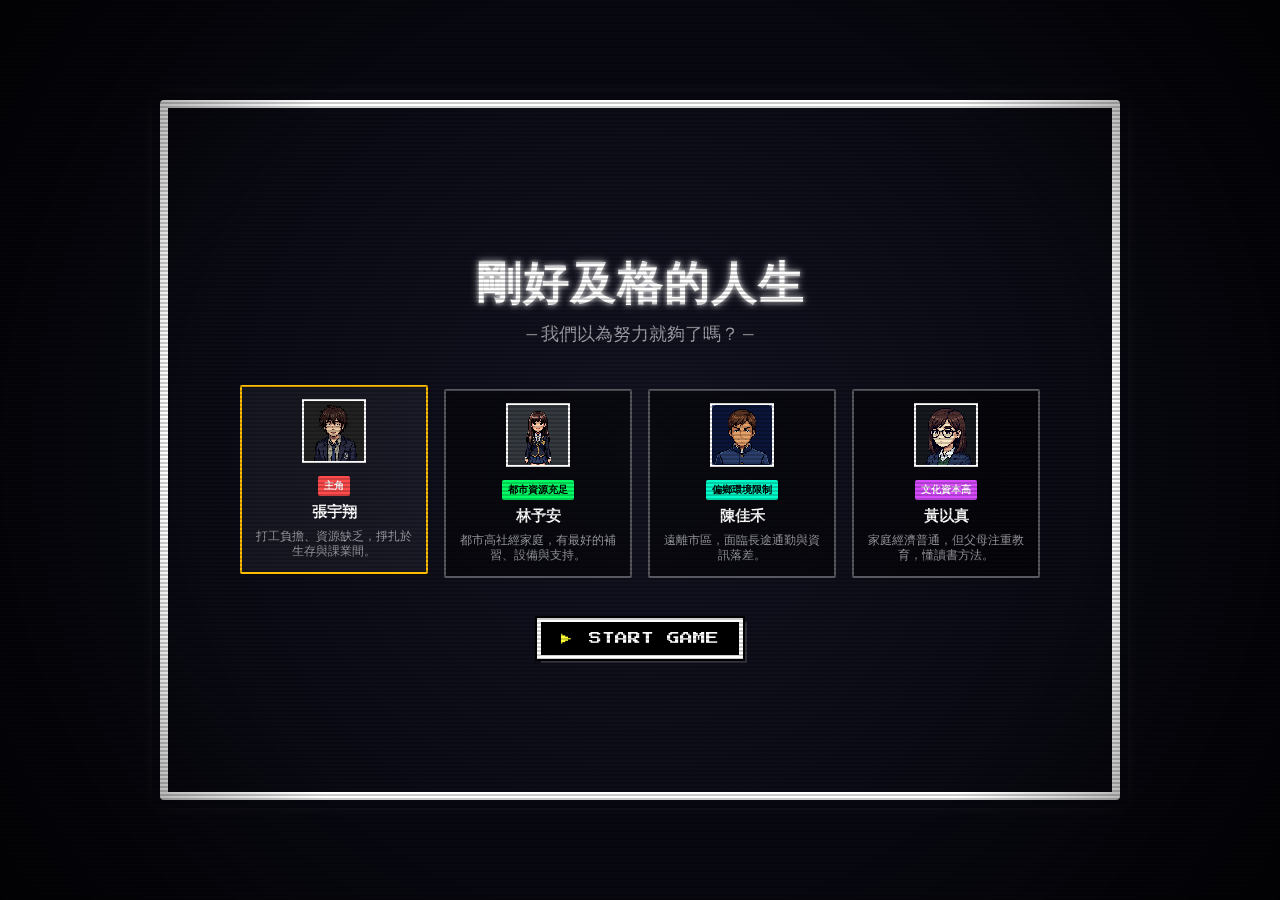
==== index.html @ addb24d5 "fix: update game data compilation, change pronoun to 他, fix ReferenceError, and prepare for GitHub P" ====
<!DOCTYPE html>
<html lang="zh-TW">
<head>
    <meta charset="UTF-8">
    <meta name="viewport" content="width=device-width, initial-scale=1.0">
    <title>剛好及格的人生 - 互動網頁體驗</title>
    <meta name="description" content="《剛好及格的人生》是一個探討台灣教育與階級再製不平等的像素風互動式選擇遊戲。">
    <!-- Google Fonts Pixelify Sans and Press Start 2P -->
    <link rel="preconnect" href="https://fonts.googleapis.com">
    <link rel="preconnect" href="https://fonts.gstatic.com" crossorigin>
    <link href="https://fonts.googleapis.com/css2?family=Pixelify+Sans:wght@400..700&family=Press+Start+2P&display=swap" rel="stylesheet">
    <link rel="stylesheet" href="static/index.css">
</head>
<body>
    <!-- Scanline overlays to enhance the retro CRT monitor aesthetic -->
    <div class="crt-overlay"></div>
    <div class="screen-scanlines"></div>

    <div class="game-container">
        <!-- HEADER STATS BAR (Visible during gameplay) -->
        <header id="game-header" class="retro-header hidden">
            <div class="character-identity">
                <span class="pixel-avatar-mini" style="background-image: url('static/assets/avatar_yu_xiang.png')"></span>
                <div class="name-badge">
                    <div class="char-name">張宇翔</div>
                    <div class="char-class">LV.1 弱勢學生</div>
                </div>
            </div>
            
            <div class="stats-grid">
                <div class="stat-bar-container" id="stat-resource" title="資源：家庭支持、金錢、時間">
                    <span class="stat-label">RES</span>
                    <div class="stat-progress-bg">
                        <div class="stat-progress-fill" style="width: 100%"></div>
                    </div>
                    <span class="stat-val">10/10</span>
                </div>
                <div class="stat-bar-container" id="stat-learning" title="學習力：成績、準備程度、吸收能力">
                    <span class="stat-label">LRN</span>
                    <div class="stat-progress-bg">
                        <div class="stat-progress-fill" style="width: 50%"></div>
                    </div>
                    <span class="stat-val">5/10</span>
                </div>
                <div class="stat-bar-container" id="stat-stress" title="壓力：焦慮度、打工疲累、家庭責任">
                    <span class="stat-label">STR</span>
                    <div class="stat-progress-bg">
                        <div class="stat-progress-fill" style="width: 50%"></div>
                    </div>
                    <span class="stat-val">5/10</span>
                </div>
                <div class="stat-bar-container" id="stat-info" title="資訊感：機會認知、升學管道了解度">
                    <span class="stat-label">INF</span>
                    <div class="stat-progress-bg">
                        <div class="stat-progress-fill" style="width: 30%"></div>
                    </div>
                    <span class="stat-val">3/10</span>
                </div>
            </div>
        </header>

        <!-- START SCREEN -->
        <section id="screen-start" class="screen active">
            <div class="logo-area">
                <h1 class="game-title pixel-text glow">剛好及格的人生</h1>
                <p class="game-subtitle">─ 我們以為努力就夠了嗎？ ─</p>
            </div>
            <div class="character-showcase">
                <div class="showcase-card yu-xiang active">
                    <img src="static/assets/avatar_yu_xiang.png" alt="張宇翔" class="pixel-avatar-large">
                    <div class="showcase-info">
                        <div class="badge red">主角</div>
                        <h3>張宇翔</h3>
                        <p>打工負擔、資源缺乏，掙扎於生存與課業間。</p>
                    </div>
                </div>
                <div class="showcase-card yu-an">
                    <img src="static/assets/avatar_yu_an.png" alt="林予安" class="pixel-avatar-large">
                    <div class="showcase-info">
                        <div class="badge green">都市資源充足</div>
                        <h3>林予安</h3>
                        <p>都市高社經家庭，有最好的補習、設備與支持。</p>
                    </div>
                </div>
                <div class="showcase-card jia_he">
                    <img src="static/assets/avatar_jia_he.png" alt="陳佳禾" class="pixel-avatar-large">
                    <div class="showcase-info">
                        <div class="badge blue">偏鄉環境限制</div>
                        <h3>陳佳禾</h3>
                        <p>遠離市區，面臨長途通勤與資訊落差。</p>
                    </div>
                </div>
                <div class="showcase-card yi_zhen">
                    <img src="static/assets/avatar_yi_zhen.png" alt="黃以真" class="pixel-avatar-large">
                    <div class="showcase-info">
                        <div class="badge purple">文化資本高</div>
                        <h3>黃以真</h3>
                        <p>家庭經濟普通，但父母注重教育，懂讀書方法。</p>
                    </div>
                </div>
            </div>
            <button id="btn-start-game" class="retro-btn pulse">
                <span class="cursor">▶</span> START GAME
            </button>
        </section>

        <!-- INTRO SCREEN -->
        <section id="screen-intro" class="screen">
            <div class="retro-border-box scene-box" style="background-image: linear-gradient(rgba(0,0,0,0.5), rgba(0,0,0,0.5)), url('static/assets/classroom_bg.png')">
                <div class="intro-dialog-bubble">
                    <h2 class="bubble-title">高中生活開始</h2>
                    <p id="intro-narrative-text"></p>
                </div>
            </div>
            <div class="action-area">
                <button id="btn-intro-next" class="retro-btn">
                    繼續 <span class="cursor">▶</span>
                </button>
            </div>
        </section>

        <!-- STAGE PLAY SCREEN -->
        <section id="screen-stage" class="screen">
            <div class="game-play-area">
                <div class="scene-visual-container" style="background-image: url('static/assets/classroom_bg.png')">
                    <div class="sprite-container">
                        <img src="static/assets/avatar_yu_xiang.png" alt="張宇翔" class="sprite-stand">
                    </div>
                    <div class="stage-tag pixel-text" id="stage-number-tag">STAGE 1</div>
                </div>

                <div class="retro-border-box dialogue-box">
                    <h3 class="scene-title" id="stage-scene-title">我是不是不夠努力？</h3>
                    <div class="dialogue-text-container">
                        <p class="dialogue-text" id="stage-scene-text"></p>
                    </div>
                    <div class="dialogue-btn-area" style="text-align: right; margin-top: 8px;">
                        <button id="btn-dialogue-next" class="retro-btn hidden">
                            繼續 <span class="cursor">▶</span>
                        </button>
                    </div>
                </div>

                <div class="choices-container">
                    <h4 class="menu-header">主角抉擇 Menu</h4>
                    <ul class="choices-list" id="stage-choices-list">
                        <!-- Choices will be injected dynamically -->
                    </ul>
                </div>
            </div>
        </section>

        <!-- RESOLVED PLOT & SHADOW COMPARISON SCREEN -->
        <section id="screen-result" class="screen">
            <div class="result-layout">
                <!-- Left Column: Protagonist result -->
                <div class="protagonist-result-column" id="result-proto-col">
                    <div class="retro-border-box selection-result-box">
                        <h3 class="column-title"><span class="yellow-text">張宇翔</span> 的選擇後果</h3>
                        <p id="result-story-text" class="result-body-text"></p>
                        <div class="monologue-bubble">
                            <span class="bubble-tail"></span>
                            <p id="result-monologue-text" class="italic-text"></p>
                        </div>
                    </div>
                </div>

                <!-- Right Column: Shadow Character Comparisons -->
                <div class="shadow-comparison-column hidden" id="result-shadow-col">
                    <h3 class="column-title retro-header-style"><span class="cyan-text">影子角色對照</span> (同選項比較)</h3>
                    <div class="shadow-cards-grid" id="result-shadow-grid">
                        <!-- Shadow cards will be injected dynamically -->
                    </div>
                </div>
            </div>

            <!-- Bottom: Reflections & Continue -->
            <div class="result-footer-box" style="text-align: right; margin-top: 16px;">
                <button id="btn-result-next" class="retro-btn">
                    繼續 <span class="cursor">▶</span>
                </button>
            </div>
        </section>



        <!-- ENDING SCREEN -->
        <section id="screen-ending" class="screen">
            <div class="ending-panel">
                <div class="ending-header-box retro-border-box">
                    <div class="badge-row">
                        <span class="ending-tag red">FINAL ENDING</span>
                    </div>
                    <h2 class="ending-title pixel-text glow" id="ending-name">剛好及格型</h2>
                </div>

                <div class="ending-main-grid">
                    <div class="ending-narrative retro-border-box">
                        <h3>結局劇情</h3>
                        <p id="ending-screen-text"></p>
                        <div class="ending-message-box">
                            <div class="ending-reflection-header">結語</div>
                            <p id="ending-reflection-text" class="ending-reflection"></p>
                        </div>
                    </div>

                    <div class="ending-stats-compare retro-border-box">
                        <h3>終局數值總結</h3>
                        <table class="retro-table">
                            <thead>
                                <tr>
                                    <th>數值</th>
                                    <th>宇翔 (你)</th>
                                    <th>予安 (都市)</th>
                                    <th>佳禾 (偏鄉)</th>
                                    <th>以真 (文化)</th>
                                </tr>
                            </thead>
                            <tbody id="ending-stats-table-body">
                                <!-- Stats comparison injected dynamically -->
                            </tbody>
                        </table>
                        <div class="analysis-box">
                            <div class="ending-analysis-header">結構分析</div>
                            <p id="ending-analysis-text"></p>
                        </div>
                    </div>
                </div>

                <div class="ending-action-area">
                    <button id="btn-go-reflections" class="retro-btn pulse">
                        進入結構反思 <span class="cursor">▶</span>
                    </button>
                </div>
            </div>
        </section>

        <!-- REFLECTION SCREEN -->
        <section id="screen-reflection" class="screen">
            <div class="reflection-layout">
                <div class="reflection-header-area">
                    <h2 class="reflection-title pixel-text glow">課後問題與討論</h2>
                    <div class="progress-step-indicator" id="reflection-progress">問題 1 / 3</div>
                </div>

                <div class="retro-border-box reflection-question-box">
                    <p id="reflection-q-text" class="question-text"></p>
                    <ul class="reflection-choices" id="reflection-choices-list">
                        <!-- Reflection choices injected dynamically -->
                    </ul>
                </div>

                <div class="retro-border-box reflection-feedback-box hidden" id="reflection-feedback-container">
                    <h3>【結構解析】</h3>
                    <p id="reflection-feedback-text"></p>
                    <button id="btn-next-reflection" class="retro-btn">
                        下一個問題 <span class="cursor">▶</span>
                    </button>
                </div>
            </div>
        </section>

        <!-- FINAL METAPHOR & CREDITS SCREEN -->
        <section id="screen-final" class="screen">
            <div class="final-metaphor-box retro-border-box" style="background-image: linear-gradient(rgba(0,0,0,0.7), rgba(0,0,0,0.7)), url('static/assets/classroom_bg.png')">
                <div class="final-visual-scene">
                    <div class="runners-container">
                        <div class="runner-track track-1">
                            <div class="runner-label">林予安 (都市)</div>
                            <div class="runner-bar progress-full"></div>
                        </div>
                        <div class="runner-track track-2">
                            <div class="runner-label">陳佳禾 (偏鄉)</div>
                            <div class="runner-bar progress-medium-low"></div>
                        </div>
                        <div class="runner-track track-3">
                            <div class="runner-label">黃以真 (文化)</div>
                            <div class="runner-bar progress-medium-high"></div>
                        </div>
                        <div class="runner-track track-4 protagonist-track">
                            <div class="runner-label">張宇翔 (你 - 弱勢)</div>
                            <div class="runner-bar progress-low"></div>
                            <div class="runner-pack">背包 (重量: 99kg)</div>
                        </div>
                    </div>
                </div>
                
                <blockquote class="final-philosophical-quote">
                    「所以問題不是努力有沒有用。問題是：當每個人都被要求努力時，我們有沒有看見，有些人的努力，從一開始就比較貴？」
                </blockquote>

                <div class="final-credits">
                    <h1 class="credits-logo">剛好及格的人生</h1>
                    <p class="credits-text">教育再製與資源落差互動體驗 ‧ 期末專案</p>
                    <p class="credits-sub">本專案旨在以具體數值模型與互動故事呈現結構性教育資源不平等，感謝您的參與。</p>
                </div>
            </div>
            
            <div class="action-area">
                <button id="btn-restart-game" class="retro-btn pulse">
                    <span class="cursor">▶</span> REPLAY GAME
                </button>
            </div>
        </section>
    </div>
    
    <script src="static/index.js"></script>
</body>
</html>
---- static/index.css ----
/* ==========================================================================
   《剛好及格的人生》- Retro Pixel Art Style CSS
   ========================================================================== */

/* RETRO COLOR PALETTE & CONSTANTS */
:root {
    --bg-black: #080810;
    --dialogue-black: #000000;
    --border-white: #ffffff;
    --border-grey: #585860;
    
    --stat-res: #ffbc00; /* Resource gold */
    --stat-lrn: #00ff66; /* Learning green */
    --stat-str: #ff4b4b; /* Stress red */
    --stat-inf: #00ffcc; /* Info cyan */
    --stat-sat: #d84bff; /* Satisfaction purple */
    --stat-sta: #ff6c00; /* Stability orange */
    
    --text-main: #ffffff;
    --text-dim: #a0a0a8;
    --text-yellow: #ffff33;
    --text-cyan: #33ffff;
    --text-green: #33ff33;
    --text-red: #ff3333;
}

/* BASE STYLES & RESET */
* {
    margin: 0;
    padding: 0;
    box-sizing: border-box;
    image-rendering: pixelated; /* Crucial for retro pixel art images */
    image-rendering: crisp-edges;
}

body {
    background-color: var(--bg-black);
    color: var(--text-main);
    font-family: 'Pixelify Sans', 'Courier New', Courier, Monaco, "Microsoft JhengHei", "PMingLiU", sans-serif;
    line-height: 1.6;
    overflow-x: hidden;
    height: 100vh;
    display: flex;
    justify-content: center;
    align-items: center;
}

/* CRT SCANLINE & VIGNETTE EFFECTS */
.crt-overlay {
    position: fixed;
    top: 0;
    left: 0;
    width: 100%;
    height: 100%;
    background: radial-gradient(circle, rgba(16, 16, 24, 0) 60%, rgba(0, 0, 0, 0.7) 100%);
    pointer-events: none;
    z-index: 9999;
}

.screen-scanlines {
    position: fixed;
    top: 0;
    left: 0;
    width: 100%;
    height: 100%;
    background: linear-gradient(
        rgba(18, 16, 16, 0) 50%, 
        rgba(0, 0, 0, 0.25) 50%
    );
    background-size: 100% 4px;
    pointer-events: none;
    z-index: 9998;
    opacity: 0.8;
}

/* GAME WINDOW CONTAINER */
.game-container {
    width: 100%;
    max-width: 960px;
    height: 100vh;
    max-height: 700px;
    background-color: var(--bg-black);
    border: 8px solid var(--border-white);
    box-shadow: 
        0 0 0 8px var(--bg-black),
        0 0 20px rgba(255, 255, 255, 0.15);
    display: flex;
    flex-direction: column;
    position: relative;
    overflow: hidden;
    border-radius: 4px;
}

/* SCREENS ROUTING */
.screen {
    display: none;
    flex-direction: column;
    flex: 1;
    padding: 24px;
    overflow-y: auto;
    width: 100%;
    height: 100%;
}

.screen.active {
    display: flex;
}

.hidden {
    display: none !important;
}

/* RETRO UI BOXES (Double Borders NES Style) */
.retro-border-box {
    border: 4px solid var(--border-white);
    background-color: var(--dialogue-black);
    padding: 16px;
    position: relative;
    box-shadow: 
        0 0 0 4px var(--dialogue-black),
        inset 0 0 0 4px var(--dialogue-black);
    border-radius: 2px;
}

/* TEXT FORMATTING */
.pixel-text {
    font-family: 'Press Start 2P', monospace;
    text-transform: uppercase;
}

.glow {
    text-shadow: 
        0 0 5px rgba(255, 255, 255, 0.8),
        0 0 10px rgba(255, 255, 255, 0.5);
}

.yellow-text { color: var(--text-yellow) !important; }

.showcase-card.yu-an .pixel-avatar-large {
    object-position: center top;
    object-fit: cover;
}
.cyan-text { color: var(--text-cyan); }
.green-text { color: var(--text-green); }
.red-text { color: var(--text-red); }
.italic-text { font-style: italic; color: var(--text-dim); }

/* HEADER STATS PANEL */
.retro-header {
    background-color: var(--dialogue-black);
    border-bottom: 4px solid var(--border-white);
    padding: 12px 24px;
    display: flex;
    justify-content: space-between;
    align-items: center;
    z-index: 10;
}

.character-identity {
    display: flex;
    align-items: center;
    gap: 12px;
}

.pixel-avatar-mini {
    width: 36px;
    height: 36px;
    border: 2px solid var(--border-white);
    background-size: cover;
    background-position: center 20%;
    background-repeat: no-repeat;
    background-color: #303030;
}

.name-badge .char-name {
    font-size: 1.1rem;
    font-weight: bold;
}

.name-badge .char-class {
    font-size: 0.75rem;
    color: var(--text-dim);
}

.stats-grid {
    display: grid;
    grid-template-columns: repeat(2, 180px);
    gap: 8px 16px;
}

.stat-bar-container {
    display: flex;
    align-items: center;
    gap: 8px;
    font-size: 0.8rem;
}

.stat-label {
    width: 32px;
    font-weight: bold;
    font-family: 'Press Start 2P', monospace;
    font-size: 0.65rem;
}

.stat-progress-bg {
    flex: 1;
    height: 12px;
    background-color: #202028;
    border: 2px solid var(--border-white);
    padding: 1px;
}

.stat-progress-fill {
    height: 100%;
    transition: width 0.5s ease-in-out;
}

#stat-resource .stat-progress-fill { background-color: var(--stat-res); }
#stat-learning .stat-progress-fill { background-color: var(--stat-lrn); }
#stat-stress .stat-progress-fill { background-color: var(--stat-str); }
#stat-info .stat-progress-fill { background-color: var(--stat-inf); }

#stat-resource .stat-label { color: var(--stat-res); }
#stat-learning .stat-label { color: var(--stat-lrn); }
#stat-stress .stat-label { color: var(--stat-str); }
#stat-info .stat-label { color: var(--stat-inf); }

.stat-val {
    font-size: 0.75rem;
    font-family: 'Press Start 2P', monospace;
    min-width: 48px;
    text-align: right;
    font-size: 0.55rem;
}

/* RETRO BUTTONS */
.retro-btn {
    background-color: var(--dialogue-black);
    color: var(--text-main);
    border: 4px solid var(--border-white);
    padding: 10px 20px;
    font-family: 'Press Start 2P', monospace;
    font-size: 0.8rem;
    cursor: pointer;
    outline: none;
    position: relative;
    box-shadow: 
        0 0 0 2px var(--dialogue-black),
        4px 4px 0 rgba(255,255,255,0.15);
    display: inline-block;
    transition: transform 0.05s;
}

.retro-btn:active {
    transform: translate(2px, 2px);
    box-shadow: 
        0 0 0 2px var(--dialogue-black),
        2px 2px 0 rgba(255,255,255,0.15);
}

.retro-btn:hover {
    background-color: var(--border-white);
    color: var(--dialogue-black);
}

.retro-btn:hover .cursor {
    color: var(--dialogue-black);
}

.retro-btn .cursor {
    color: var(--text-yellow);
    font-size: 0.7rem;
    display: inline-block;
    margin-right: 4px;
}

.pulse {
    animation: buttonPulse 1.5s infinite;
}

@keyframes buttonPulse {
    0% { box-shadow: 0 0 0 2px var(--dialogue-black), 4px 4px 0 rgba(255,255,255,0.15); }
    50% { box-shadow: 0 0 0 2px var(--dialogue-black), 0 0 10px var(--text-yellow); }
    100% { box-shadow: 0 0 0 2px var(--dialogue-black), 4px 4px 0 rgba(255,255,255,0.15); }
}

/* START SCREEN SPECIFIC */
#screen-start {
    justify-content: center;
    align-items: center;
    gap: 30px;
    background: radial-gradient(circle, rgba(20,20,35,1) 0%, rgba(8,8,16,1) 100%);
}

.logo-area {
    text-align: center;
}

.game-title {
    font-size: 2.8rem;
    margin-bottom: 8px;
    letter-spacing: 2px;
}

.game-subtitle {
    font-size: 1.1rem;
    color: var(--text-dim);
}

.character-showcase {
    display: flex;
    gap: 16px;
    width: 100%;
    max-width: 800px;
    margin: 10px 0;
}

.showcase-card {
    flex: 1;
    background-color: rgba(0,0,0,0.5);
    border: 2px solid var(--border-grey);
    padding: 12px;
    display: flex;
    flex-direction: column;
    align-items: center;
    text-align: center;
    cursor: pointer;
    transition: all 0.2s;
    border-radius: 2px;
}

.showcase-card:hover, .showcase-card.active {
    border-color: var(--border-white);
    transform: translateY(-4px);
    background-color: rgba(255,255,255,0.05);
}

.showcase-card.yu-xiang.active { border-color: var(--stat-res); }
.showcase-card.yu-an.active { border-color: var(--stat-lrn); }
.showcase-card.jia_he.active { border-color: var(--stat-inf); }
.showcase-card.yi_zhen.active { border-color: var(--stat-sat); }

.pixel-avatar-large {
    width: 64px;
    height: 64px;
    border: 2px solid var(--border-white);
    margin-bottom: 8px;
    background-color: #202020;
    object-fit: cover;
    object-position: center 20%;
}

.showcase-info h3 {
    font-size: 0.95rem;
    margin-top: 4px;
}

.showcase-info p {
    font-size: 0.75rem;
    color: var(--text-dim);
    margin-top: 4px;
    line-height: 1.3;
}

.badge {
    font-size: 0.65rem;
    padding: 2px 6px;
    border-radius: 2px;
    display: inline-block;
    font-weight: bold;
}

.badge.red { background-color: var(--stat-str); color: #fff; }
.badge.green { background-color: var(--stat-lrn); color: #000; }
.badge.blue { background-color: var(--stat-inf); color: #000; }
.badge.purple { background-color: var(--stat-sat); color: #fff; }

/* SCENE & INTRO SPECIFIC */
.scene-box {
    flex: 1;
    width: 100%;
    background-size: cover;
    background-position: center;
    display: flex;
    justify-content: center;
    align-items: flex-end;
    border-radius: 2px;
}

.intro-dialog-bubble {
    background-color: var(--dialogue-black);
    border: 4px solid var(--border-white);
    padding: 16px;
    margin: 16px;
    width: calc(100% - 32px);
    box-shadow: 0 0 10px rgba(0,0,0,0.8);
}

.bubble-title {
    font-size: 1rem;
    color: var(--text-yellow);
    margin-bottom: 8px;
    border-bottom: 2px solid var(--border-white);
    padding-bottom: 4px;
}

.action-area {
    display: flex;
    justify-content: flex-end;
    margin-top: 16px;
}

/* GAMEPLAY STAGE SCREEN */
.game-play-area {
    display: flex;
    flex-direction: column;
    height: 100%;
    gap: 16px;
}

.scene-visual-container {
    height: 180px;
    background-size: cover;
    background-position: center;
    border: 4px solid var(--border-white);
    position: relative;
    display: flex;
    justify-content: center;
    align-items: flex-end;
    border-radius: 2px;
}

.sprite-container {
    width: 72px;
    height: 72px;
    margin-bottom: 8px;
    position: relative;
}

.sprite-stand {
    width: 100%;
    height: 100%;
    border: 2px solid var(--border-white);
    background-color: rgba(0,0,0,0.5);
    object-fit: cover;
    object-position: center 20%;
}

.stage-tag {
    position: absolute;
    top: 12px;
    left: 12px;
    background-color: var(--dialogue-black);
    border: 2px solid var(--border-white);
    padding: 4px 8px;
    font-size: 0.65rem;
}

.dialogue-box {
    padding: 16px;
}

.scene-title {
    color: var(--text-yellow);
    font-size: 1rem;
    margin-bottom: 8px;
    border-bottom: 2px solid var(--border-grey);
    padding-bottom: 4px;
}

.dialogue-text-container {
    min-height: 60px;
}

.dialogue-text {
    font-size: 0.95rem;
    white-space: pre-line;
}

.choices-container {
    display: flex;
    flex-direction: column;
    gap: 8px;
}

.menu-header {
    font-size: 0.75rem;
    font-family: 'Press Start 2P', monospace;
    color: var(--text-dim);
    margin-left: 4px;
}

.choices-list {
    list-style: none;
    display: grid;
    grid-template-columns: repeat(2, 1fr);
    gap: 12px;
}

.choice-item-btn {
    width: 100%;
    background-color: var(--dialogue-black);
    border: 3px solid var(--border-grey);
    padding: 12px 16px;
    text-align: left;
    color: var(--text-main);
    font-size: 0.9rem;
    cursor: pointer;
    outline: none;
    display: flex;
    align-items: flex-start;
    gap: 8px;
    border-radius: 2px;
    transition: all 0.1s;
}

.choice-item-btn:hover {
    border-color: var(--border-white);
    background-color: #121220;
    box-shadow: 0 0 8px rgba(255, 255, 255, 0.2);
}

.choice-item-btn .choice-selector {
    color: var(--text-yellow);
    visibility: hidden;
    font-size: 0.75rem;
}

.choice-item-btn:hover .choice-selector {
    visibility: visible;
    animation: blinkCursor 0.8s infinite;
}

@keyframes blinkCursor {
    0%, 100% { opacity: 1; }
    50% { opacity: 0; }
}

/* RESULTS & SHADOW COMP SCREEN */
.result-layout {
    display: flex;
    flex-direction: column;
    gap: 16px;
    flex: 1;
    overflow: hidden;
}

.selection-result-box {
    height: 100%;
    display: flex;
    flex-direction: column;
    gap: 12px;
    overflow-y: auto;
}

.column-title {
    font-size: 1.05rem;
    border-bottom: 2px solid var(--border-grey);
    padding-bottom: 6px;
    margin-bottom: 4px;
}

.result-body-text {
    font-size: 0.88rem;
    white-space: pre-line;
    flex: 1;
}

.monologue-bubble {
    background-color: #161625;
    border: 2px dashed var(--border-white);
    padding: 10px 14px;
    position: relative;
    border-radius: 4px;
    margin-top: 10px;
}

.monologue-bubble .bubble-tail {
    content: '';
    position: absolute;
    top: -10px;
    left: 20px;
    border-width: 0 10px 10px;
    border-style: solid;
    border-color: var(--border-white) transparent;
    display: block;
    width: 0;
}

.shadow-comparison-column {
    display: flex;
    flex-direction: column;
    gap: 12px;
    overflow-y: auto;
}

.shadow-cards-grid {
    display: grid;
    grid-template-columns: repeat(3, 1fr);
    gap: 12px;
}

.shadow-card {
    background-color: var(--dialogue-black);
    border: 3px solid var(--border-grey);
    padding: 10px;
    display: flex;
    gap: 12px;
    align-items: flex-start;
    border-radius: 2px;
}

.shadow-card.yu-an { border-color: var(--stat-lrn); }
.shadow-card.jia_he { border-color: var(--stat-inf); }
.shadow-card.yi_zhen { border-color: var(--stat-sat); }

.shadow-card-avatar {
    width: 48px;
    height: 48px;
    border: 2px solid var(--border-white);
    background-size: cover;
    background-position: center 20%;
    background-color: #202020;
    flex-shrink: 0;
}

.shadow-card-content {
    flex: 1;
}

.shadow-card-header {
    display: flex;
    justify-content: space-between;
    align-items: center;
    margin-bottom: 4px;
}

.shadow-card-name {
    font-size: 0.85rem;
    font-weight: bold;
}

.shadow-card-delta {
    font-size: 0.65rem;
    font-family: 'Press Start 2P', monospace;
}

.shadow-card-story {
    font-size: 0.75rem;
    color: var(--text-dim);
    line-height: 1.4;
    margin-bottom: 4px;
}

.shadow-card-highlight {
    font-size: 0.75rem;
    color: var(--text-yellow);
    font-weight: bold;
}

.result-footer-box {
    margin-top: 16px;
    display: flex;
    justify-content: space-between;
    align-items: center;
    gap: 20px;
}

.reflection-msg {
    flex: 1;
}

.reflection-msg .msg-title {
    font-size: 0.85rem;
    font-weight: bold;
    color: var(--stat-inf);
    margin-bottom: 4px;
}

.reflection-msg p {
    font-size: 0.8rem;
    color: var(--text-dim);
}

/* CONCLUSION SCREEN */
.conclusion-box {
    flex: 1;
    background-size: cover;
    background-position: center;
    display: flex;
    flex-direction: column;
    justify-content: center;
    align-items: center;
    padding: 40px;
    border-radius: 2px;
}

.conclusion-header {
    font-size: 1.8rem;
    margin-bottom: 24px;
    font-family: 'Press Start 2P', monospace;
}

.conclusion-content {
    background-color: rgba(0,0,0,0.85);
    border: 4px solid var(--border-white);
    padding: 24px;
    max-width: 600px;
    width: 100%;
}

.conclusion-body {
    font-size: 1rem;
    text-align: center;
    line-height: 1.8;
}

/* ENDING SCREEN STYLES */
.ending-panel {
    display: flex;
    flex-direction: column;
    gap: 16px;
    height: 100%;
}

.ending-header-box {
    text-align: center;
    padding: 16px;
}

.badge-row {
    margin-bottom: 6px;
}

.ending-tag {
    font-family: 'Press Start 2P', monospace;
    font-size: 0.65rem;
    background-color: var(--stat-str);
    padding: 4px 10px;
    font-weight: bold;
    border-radius: 2px;
}

.ending-title {
    font-size: 1.8rem;
    margin-top: 4px;
}

.ending-main-grid {
    display: grid;
    grid-template-columns: 1.2fr 0.8fr;
    gap: 16px;
    flex: 1;
    overflow: hidden;
}

.ending-narrative, .ending-stats-compare {
    height: 100%;
    overflow-y: auto;
    display: flex;
    flex-direction: column;
    gap: 12px;
}

.ending-narrative p {
    font-size: 0.88rem;
    white-space: pre-line;
}

.ending-message-box {
    background-color: #121220;
    border: 2px dashed var(--border-white);
    padding: 12px;
    border-radius: 2px;
}

.ending-reflection-header {
    color: var(--text-yellow);
    font-weight: bold;
    font-size: 0.85rem;
    margin-bottom: 4px;
    font-family: 'Press Start 2P', monospace;
}

.ending-reflection {
    font-size: 0.82rem;
    line-height: 1.5;
}

.retro-table {
    width: 100%;
    border-collapse: collapse;
    font-size: 0.78rem;
    text-align: center;
    border: 2px solid var(--border-white);
    margin-bottom: 12px;
}

.retro-table th, .retro-table td {
    border: 1px solid var(--border-grey);
    padding: 6px 4px;
}

.retro-table th {
    background-color: #202028;
    color: var(--text-yellow);
    font-weight: bold;
}

.ending-analysis-header {
    color: var(--stat-inf);
    font-weight: bold;
    font-size: 0.85rem;
    margin-bottom: 4px;
}

.analysis-box p {
    font-size: 0.78rem;
    color: var(--text-dim);
    line-height: 1.4;
}

.ending-action-area {
    display: flex;
    justify-content: center;
    padding-top: 8px;
}

/* REFLECTION SCREENS */
.reflection-layout {
    max-width: 600px;
    margin: 0 auto;
    width: 100%;
    display: flex;
    flex-direction: column;
    gap: 16px;
}

.reflection-header-area {
    text-align: center;
}

.reflection-title {
    font-size: 1.4rem;
    margin-bottom: 6px;
}

.progress-step-indicator {
    font-family: 'Press Start 2P', monospace;
    font-size: 0.65rem;
    color: var(--text-dim);
}

.reflection-question-box {
    padding: 24px;
}

.question-text {
    font-size: 1.05rem;
    font-weight: bold;
    margin-bottom: 16px;
    color: var(--text-yellow);
}

.reflection-choices {
    list-style: none;
    display: flex;
    flex-direction: column;
    gap: 12px;
}

.reflection-choices li button {
    width: 100%;
    text-align: left;
    background-color: var(--dialogue-black);
    color: var(--text-main);
    border: 2px solid var(--border-grey);
    padding: 10px 14px;
    font-size: 0.88rem;
    cursor: pointer;
    border-radius: 2px;
    transition: all 0.1s;
}

.reflection-choices li button:hover {
    border-color: var(--border-white);
    background-color: #121220;
}

.reflection-feedback-box {
    padding: 16px;
    display: flex;
    flex-direction: column;
    gap: 12px;
}

.reflection-feedback-box h3 {
    color: var(--stat-lrn);
    font-size: 0.95rem;
    font-family: 'Press Start 2P', monospace;
}

.reflection-feedback-box p {
    font-size: 0.85rem;
    color: var(--text-dim);
}

/* FINAL METAPHOR & CREDITS */
.final-metaphor-box {
    flex: 1;
    background-size: cover;
    background-position: center;
    display: flex;
    flex-direction: column;
    justify-content: space-between;
    padding: 24px;
    border-radius: 2px;
    gap: 20px;
}

.final-visual-scene {
    background-color: rgba(0,0,0,0.85);
    border: 3px solid var(--border-white);
    padding: 16px;
    border-radius: 2px;
}

.runners-container {
    display: flex;
    flex-direction: column;
    gap: 16px;
}

.runner-track {
    display: flex;
    flex-direction: column;
    gap: 4px;
}

.runner-label {
    font-size: 0.78rem;
    font-weight: bold;
}

.runner-bar {
    height: 16px;
    border: 2px solid var(--border-white);
    background-color: #202028;
    position: relative;
    padding: 1px;
}

.runner-bar::after {
    content: '';
    display: block;
    height: 100%;
    background-color: var(--stat-inf);
}

.progress-full::after { width: 90%; background-color: var(--stat-lrn); }
.progress-medium-high::after { width: 70%; background-color: var(--stat-res); }
.progress-medium-low::after { width: 45%; background-color: var(--stat-inf); }
.progress-low::after { width: 15%; background-color: var(--stat-str); }

.protagonist-track {
    position: relative;
}

.runner-pack {
    position: absolute;
    right: 0;
    top: -4px;
    background-color: var(--stat-str);
    color: #fff;
    font-size: 0.62rem;
    font-family: 'Press Start 2P', monospace;
    padding: 2px 6px;
    border-radius: 2px;
    border: 1px solid var(--border-white);
    animation: weightsBlink 1.5s infinite;
}

@keyframes weightsBlink {
    0%, 100% { opacity: 1; }
    50% { opacity: 0.7; }
}

.final-philosophical-quote {
    font-size: 0.98rem;
    text-align: center;
    line-height: 1.6;
    color: var(--text-yellow);
    font-style: italic;
    max-width: 700px;
    margin: 0 auto;
    background-color: rgba(0,0,0,0.85);
    border: 2px solid var(--border-white);
    padding: 12px 20px;
    border-radius: 2px;
}

.final-credits {
    text-align: center;
    background-color: rgba(0,0,0,0.85);
    border: 3px solid var(--border-white);
    padding: 16px;
    border-radius: 2px;
}

.credits-logo {
    font-size: 1.5rem;
    margin-bottom: 4px;
    font-family: 'Press Start 2P', monospace;
    color: var(--border-white);
}

.credits-text {
    font-size: 0.85rem;
    font-weight: bold;
    color: var(--text-dim);
}

.credits-sub {
    font-size: 0.72rem;
    color: #686870;
    margin-top: 6px;
}

/* RESPONSIVENESS AND SCALE Adjustments for small screens */
@media (max-height: 720px) {
    .game-container {
        max-height: 100vh;
        border: none;
    }
}

@media (max-width: 768px) {
    .stats-grid {
        grid-template-columns: repeat(2, 130px);
    }
    
    .choices-list {
        grid-template-columns: 1fr;
    }
    
    .result-layout {
        overflow-y: auto;
    }
    .shadow-cards-grid {
        grid-template-columns: 1fr;
    }
    
    .ending-main-grid {
        grid-template-columns: 1fr;
    }
    
    .game-title {
        font-size: 2rem;
    }
    
    .character-showcase {
        flex-wrap: wrap;
    }
    
    .showcase-card {
        flex: 1 1 40%;
    }
}
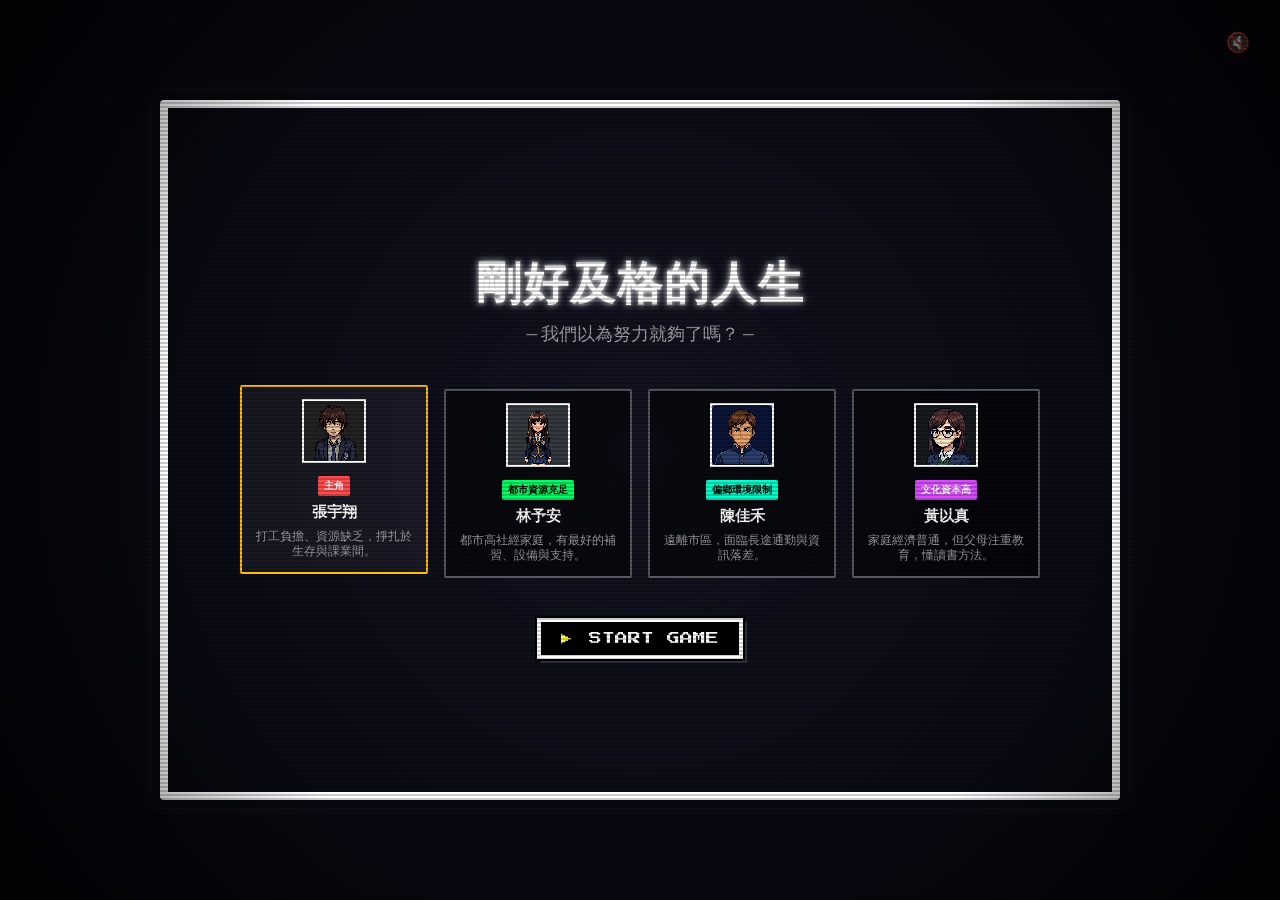
==== commit 017b709a: "feat: add 8-bit retro music and sound effects synthesized via Web Audio API" ====
--- a/index.html
+++ b/index.html
@@ -15,6 +15,11 @@
     <!-- Scanline overlays to enhance the retro CRT monitor aesthetic -->
     <div class="crt-overlay"></div>
     <div class="screen-scanlines"></div>
+
+    <!-- AUDIO TOGGLE BUTTON -->
+    <button id="btn-audio-toggle" class="audio-toggle-btn" title="開啟/關閉音樂">
+        <span class="audio-icon">🔇</span>
+    </button>
 
     <div class="game-container">
         <!-- HEADER STATS BAR (Visible during gameplay) -->
--- a/static/index.css
+++ b/static/index.css
@@ -1066,3 +1066,35 @@
         flex: 1 1 40%;
     }
 }
+
+/* Audio Toggle Button styling */
+.audio-toggle-btn {
+    position: fixed;
+    top: 20px;
+    right: 20px;
+    z-index: 1000;
+    width: 44px;
+    height: 44px;
+    background-color: var(--box-bg);
+    border: 3px solid var(--border-color);
+    box-shadow: var(--border-shadow);
+    color: var(--text-color);
+    font-family: inherit;
+    font-size: 1.2rem;
+    display: flex;
+    align-items: center;
+    justify-content: center;
+    cursor: pointer;
+    image-rendering: pixelated;
+    transition: transform 0.1s, box-shadow 0.1s;
+}
+
+.audio-toggle-btn:hover {
+    transform: scale(1.05);
+}
+
+.audio-toggle-btn:active {
+    transform: translateY(2px);
+    box-shadow: 1px 1px 0px var(--border-color);
+}
+
